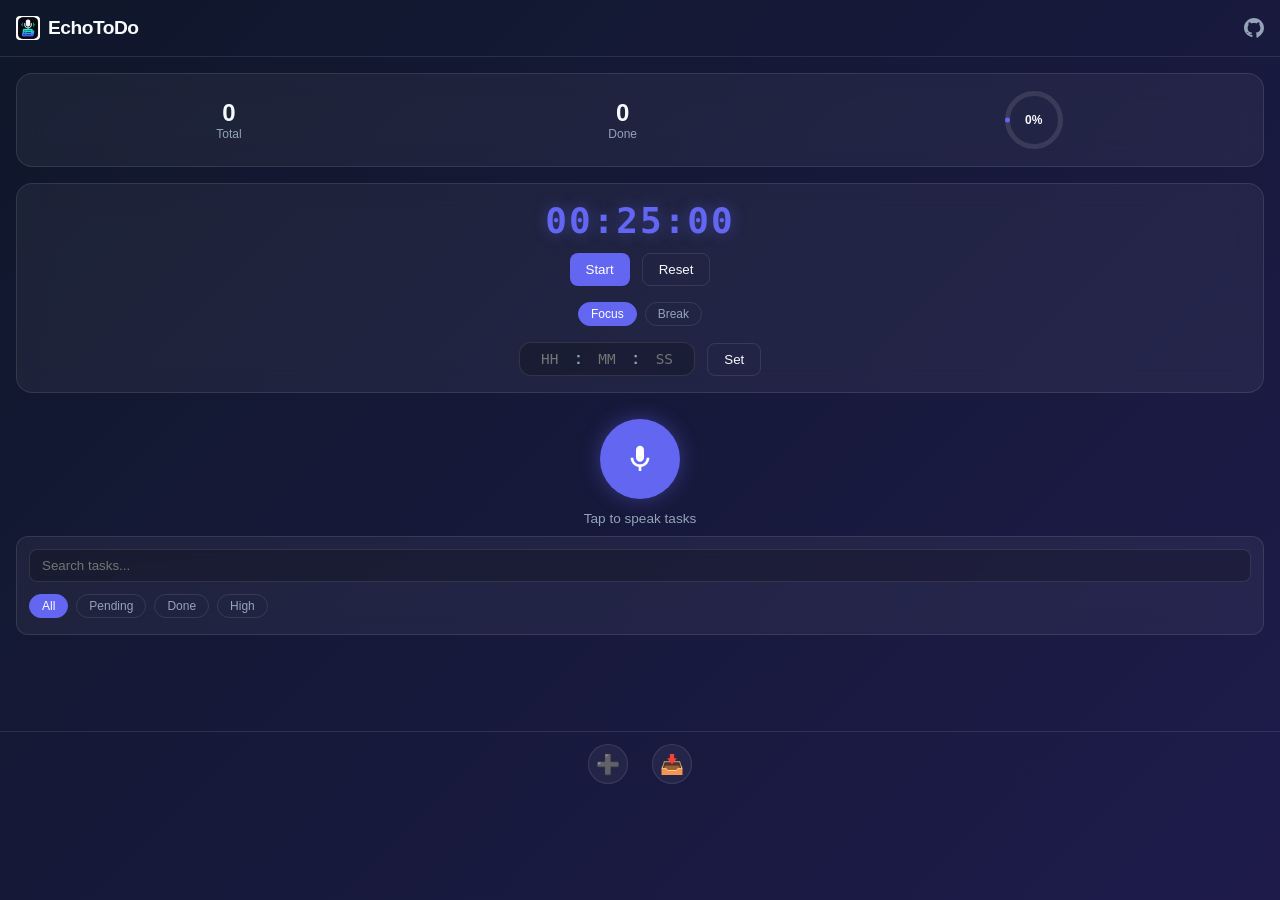
==== EchoToDo/sidepanel.html @ 3f608962 "Initial commit: EchoToDo Chrome Extension with local voice-to-task, Pro Timer, and onboarding flow" ====
<!DOCTYPE html>
<html lang="en">
<head>
  <meta charset="UTF-8">
  <title>EchoToDo Side Panel</title>
  <link rel="stylesheet" href="popup.css">
  <style>
    body { width: 100%; height: 100vh; }
    .app-container { height: 100vh; overflow-y: auto; }
    .task-list-container { padding-bottom: 80px; }
  </style>
</head>
<body>
  <div class="app-container">
    <header class="glass-header">
      <div class="logo">
        <img src="assets/logo.png" alt="Logo" style="width: 24px; height: 24px; border-radius: 4px;">
        <h1>EchoToDo</h1>
      </div>
      <a href="https://github.com/Sujoymoulick/EchoToDo.git" target="_blank" class="github-link" title="View Source on GitHub">
        <svg width="20" height="20" viewBox="0 0 24 24" fill="currentColor">
          <path d="M12 0c-6.626 0-12 5.373-12 12 0 5.302 4.238 9.611 9.39 10.823.6.113.82-.258.82-.577 0-.285-.011-1.04-.017-2.042-3.338.724-4.042-1.61-4.042-1.61C4.422 18.07 3.633 17.7 3.633 17.7c-1.087-.744.084-.729.084-.729 1.205.084 1.838 1.236 1.838 1.236 1.07 1.835 2.809 1.305 3.495.998.108-.776.417-1.305.76-1.605-2.665-.3-5.466-1.332-5.466-5.93 0-1.31.465-2.38 1.235-3.22-.135-.303-.54-1.523.105-3.176 0 0 1.005-.322 3.3 1.23.96-.267 1.98-.399 3-.405 1.02.006 2.04.138 3 .405 2.28-1.552 3.285-1.23 3.285-1.23.645 1.653.24 2.873.12 3.176.765.84 1.23 1.91 1.23 3.22 0 4.61-2.805 5.625-5.475 5.92.42.36.81 1.096.81 2.22 0 1.606-.015 2.896-.015 3.286 0 .315.21.69.825.57C19.765 21.61 24 17.302 24 12c0-6.627-5.373-12-12-12z"/>
        </svg>
      </a>
    </header>

    <main>
      <!-- Stats Section -->
      <section class="stats-container glass">
        <div class="stat-item">
          <span class="stat-value" id="total-tasks">0</span>
          <span class="stat-label">Total</span>
        </div>
        <div class="stat-item">
          <span class="stat-value" id="completed-tasks">0</span>
          <span class="stat-label">Done</span>
        </div>
        <div class="stat-progress">
          <div class="progress-ring">
            <svg viewBox="0 0 36 36">
              <path class="ring-bg" d="M18 2.0845 a 15.9155 15.9155 0 0 1 0 31.831 a 15.9155 15.9155 0 0 1 0 -31.831" />
              <path id="progress-circle" class="ring-fill" stroke-dasharray="0, 100" d="M18 2.0845 a 15.9155 15.9155 0 0 1 0 31.831 a 15.9155 15.9155 0 0 1 0 -31.831" />
            </svg>
            <span class="percentage" id="completion-percent">0%</span>
          </div>
        </div>
      </section>

      <!-- Productivity Timer -->
      <section class="timer-section glass">
        <div class="timer-display" id="timer-display">00:25:00</div>
        <div class="timer-controls">
          <button id="timer-toggle-btn" class="btn-primary">Start</button>
          <button id="timer-reset-btn" class="btn-secondary">Reset</button>
          <button id="stop-sound-btn" class="btn-danger hidden">Stop Sound</button>
        </div>
        <div class="timer-modes">
          <button class="timer-mode-btn active" data-time="1500000" data-mode="focus">Focus</button>
          <button class="timer-mode-btn" data-time="300000" data-mode="break">Break</button>
        </div>
        <div class="custom-timer">
          <div class="time-input-group">
            <input type="number" id="custom-hr" min="0" max="23" placeholder="HH">
            <span>:</span>
            <input type="number" id="custom-min" min="0" max="59" placeholder="MM">
            <span>:</span>
            <input type="number" id="custom-sec" min="0" max="59" placeholder="SS">
          </div>
          <button id="set-custom-btn" class="btn-secondary">Set</button>
        </div>
      </section>

      <!-- Voice Control -->
      <section class="voice-section">
        <button id="mic-btn" class="mic-btn shadow-glow">
          <div class="mic-inner">
            <svg id="icon-mic" viewBox="0 0 24 24" fill="currentColor">
              <path d="M12 14c1.66 0 3-1.34 3-3V5c0-1.66-1.34-3-3-3S9 3.34 9 5v6c0 1.66 1.34 3 3 3z"/>
              <path d="M17 11c0 2.76-2.24 5-5 5s-5-2.24-5-5H5c0 3.53 2.61 6.43 6 6.92V21h2v-3.08c3.39-.49 6-3.39 6-6.92h-2z"/>
            </svg>
            <svg id="icon-stop" viewBox="0 0 24 24" fill="currentColor" class="hidden">
              <rect x="6" y="6" width="12" height="12" rx="2" />
            </svg>
          </div>
          <div class="pulse-ring"></div>
        </button>
        <p id="status-text" class="status-idle">Tap to speak tasks</p>
        <div id="transcript-preview" class="transcript-preview hidden"></div>
      </section>

      <!-- Filters & Search -->
      <section class="controls glass">
        <div class="search-bar">
          <input type="text" id="task-search" placeholder="Search tasks...">
        </div>
        <div class="filter-group">
          <button class="filter-btn active" data-filter="all">All</button>
          <button class="filter-btn" data-filter="pending">Pending</button>
          <button class="filter-btn" data-filter="completed">Done</button>
          <button class="filter-btn" data-filter="high">High</button>
        </div>
      </section>

      <!-- Task List -->
      <section class="task-list-container">
        <div id="empty-state" class="empty-state hidden">
          <p>No tasks yet. Speak or type one below!</p>
        </div>
        <ul id="task-list" class="task-list"></ul>
      </section>
    </main>

    <footer class="glass-footer">
      <button id="add-manual" class="btn-icon" title="Add Manually">➕</button>
      <button id="export-json" class="btn-icon" title="Export JSON">📥</button>
    </footer>
  </div>

  <!-- Manual Add Modal -->
  <div id="manual-modal" class="modal hidden">
    <div class="modal-content glass">
      <h2>Add Task</h2>
      <input type="text" id="manual-input" placeholder="What needs to be done?">
      <div class="modal-actions">
        <button id="cancel-manual" class="btn-secondary">Cancel</button>
        <button id="save-manual" class="btn-primary">Save</button>
      </div>
    </div>
  </div>

  <!-- Edit Task Modal -->
  <div id="edit-modal" class="modal hidden">
    <div class="modal-content glass">
      <h2>Edit Task</h2>
      <input type="text" id="edit-input" placeholder="Update task text...">
      <div class="modal-actions">
        <button id="cancel-edit" class="btn-secondary">Cancel</button>
        <button id="save-edit" class="btn-primary">Update</button>
      </div>
    </div>
  </div>

  <script src="storage.js"></script>
  <script src="speech.js"></script>
  <script src="sidepanel.js"></script>
</body>
</html>
---- EchoToDo/popup.css ----
:root {
  --primary: #6366f1;
  --primary-glow: rgba(99, 102, 241, 0.4);
  --bg-gradient: linear-gradient(135deg, #0f172a 0%, #1e1b4b 100%);
  --glass: rgba(255, 255, 255, 0.05);
  --glass-border: rgba(255, 255, 255, 0.1);
  --text: #f8fafc;
  --text-dim: #94a3b8;
  --danger: #ef4444;
  --success: #10b981;
  --warning: #f59e0b;
}

* {
  box-sizing: border-box;
  margin: 0;
  padding: 0;
  font-family: 'Segoe UI', Roboto, Helvetica, Arial, sans-serif;
}

body {
  width: 400px;
  height: 600px;
  background: var(--bg-gradient);
  color: var(--text);
  overflow: hidden;
}

.app-container {
  display: flex;
  flex-direction: column;
  height: 100%;
}

.glass {
  background: var(--glass);
  backdrop-filter: blur(12px);
  border: 1px solid var(--glass-border);
}

header {
  padding: 16px;
  display: flex;
  justify-content: space-between;
  align-items: center;
  border-bottom: 1px solid var(--glass-border);
}

.logo {
  display: flex;
  align-items: center;
  gap: 8px;
}

.logo h1 {
  font-size: 1.2rem;
  font-weight: 600;
  letter-spacing: -0.5px;
}

.domain-tag {
  font-size: 0.75rem;
  background: var(--primary);
  padding: 2px 8px;
  border-radius: 12px;
  opacity: 0.8;
}

/* Stats Section */
.stats-container {
  margin: 16px;
  padding: 16px;
  border-radius: 16px;
  display: flex;
  justify-content: space-around;
  align-items: center;
}

.stat-item {
  display: flex;
  flex-direction: column;
  align-items: center;
}

.stat-value {
  font-size: 1.5rem;
  font-weight: 700;
}

.stat-label {
  font-size: 0.75rem;
  color: var(--text-dim);
}

.progress-ring {
  position: relative;
  width: 60px;
  height: 60px;
}

.progress-ring svg {
  transform: rotate(-90deg);
}

.ring-bg {
  fill: none;
  stroke: var(--glass-border);
  stroke-width: 3;
}

.ring-fill {
  fill: none;
  stroke: var(--primary);
  stroke-width: 3;
  stroke-linecap: round;
  transition: stroke-dasharray 0.3s ease;
}

.percentage {
  position: absolute;
  top: 50%;
  left: 50%;
  transform: translate(-50%, -50%);
  font-size: 0.75rem;
  font-weight: 600;
}

/* Voice Section */
.voice-section {
  display: flex;
  flex-direction: column;
  align-items: center;
  padding: 10px 0;
  gap: 12px;
}

.mic-btn {
  width: 80px;
  height: 80px;
  border-radius: 50%;
  border: none;
  background: var(--primary);
  color: white;
  cursor: pointer;
  position: relative;
  transition: transform 0.2s;
  z-index: 2;
}

.mic-btn:active {
  transform: scale(0.95);
}

.mic-inner {
  width: 100%;
  height: 100%;
  display: flex;
  align-items: center;
  justify-content: center;
}

.mic-inner svg {
  width: 32px;
  height: 32px;
}

.pulse-ring {
  position: absolute;
  top: 0;
  left: 0;
  width: 100%;
  height: 100%;
  border-radius: 50%;
  background: var(--primary);
  opacity: 0;
  z-index: 1;
}

.recording .pulse-ring {
  animation: pulse 1.5s infinite;
}

@keyframes pulse {
  0% { transform: scale(1); opacity: 0.5; }
  100% { transform: scale(1.6); opacity: 0; }
}

.shadow-glow {
  box-shadow: 0 0 20px var(--primary-glow);
}

#status-text {
  font-size: 0.85rem;
  color: var(--text-dim);
}

.transcript-preview {
  padding: 8px 16px;
  font-size: 0.9rem;
  color: var(--primary);
  text-align: center;
  max-width: 80%;
  font-style: italic;
}

/* Controls */
.controls {
  margin: 0 16px 16px 16px;
  padding: 12px;
  border-radius: 12px;
  display: flex;
  flex-direction: column;
  gap: 12px;
}

.search-bar input {
  width: 100%;
  background: rgba(0,0,0,0.2);
  border: 1px solid var(--glass-border);
  border-radius: 8px;
  padding: 8px 12px;
  color: white;
  outline: none;
}

.filter-group {
  display: flex;
  gap: 8px;
  overflow-x: auto;
  padding-bottom: 4px;
}

.filter-group::-webkit-scrollbar {
  height: 0;
}

.filter-btn {
  background: transparent;
  border: 1px solid var(--glass-border);
  color: var(--text-dim);
  padding: 4px 12px;
  border-radius: 12px;
  font-size: 0.75rem;
  white-space: nowrap;
  cursor: pointer;
}

.filter-btn.active {
  background: var(--primary);
  color: white;
  border-color: var(--primary);
}

/* Task List */
.task-list-container {
  flex: 1;
  overflow-y: auto;
  padding: 0 16px;
}

.task-list-container::-webkit-scrollbar {
  width: 4px;
}

.task-list-container::-webkit-scrollbar-thumb {
  background: var(--glass-border);
  border-radius: 2px;
}

.task-list {
  list-style: none;
}

.task-item {
  background: var(--glass);
  border: 1px solid var(--glass-border);
  border-radius: 12px;
  padding: 12px;
  margin-bottom: 12px;
  display: flex;
  align-items: flex-start;
  gap: 12px;
  transition: transform 0.2s, background 0.2s;
}

.task-item:hover {
  background: rgba(255, 255, 255, 0.08);
}

.task-checkbox {
  width: 20px;
  height: 20px;
  border: 2px solid var(--primary);
  border-radius: 4px;
  margin-top: 2px;
  cursor: pointer;
  display: flex;
  align-items: center;
  justify-content: center;
  transition: background 0.2s;
}

.task-item.completed .task-checkbox {
  background: var(--primary);
}

.task-item.completed .task-text {
  text-decoration: line-through;
  opacity: 0.5;
}

.task-content {
  flex: 1;
}

.task-text {
  font-size: 0.95rem;
  margin-bottom: 4px;
  display: block;
}

.task-meta {
  display: flex;
  gap: 8px;
  flex-wrap: wrap;
}

.badge {
  font-size: 0.65rem;
  padding: 1px 6px;
  border-radius: 4px;
  text-transform: uppercase;
  font-weight: 600;
}

.badge-priority-high { background: var(--danger); }
.badge-priority-medium { background: var(--warning); }
.badge-priority-low { background: var(--success); }
.badge-category { background: var(--glass-border); color: var(--text-dim); }

.task-actions {
  display: flex;
  gap: 4px;
}

.task-btn {
  background: transparent;
  border: none;
  color: var(--text-dim);
  cursor: pointer;
  padding: 4px;
  border-radius: 4px;
}

.task-btn:hover {
  background: var(--glass-border);
  color: white;
}

.empty-state {
  text-align: center;
  padding: 40px 20px;
  color: var(--text-dim);
  font-size: 0.9rem;
}

/* Footer */
footer {
  padding: 12px 16px;
  display: flex;
  justify-content: center;
  gap: 24px;
  border-top: 1px solid var(--glass-border);
}

.btn-icon {
  background: var(--glass);
  border: 1px solid var(--glass-border);
  color: white;
  width: 40px;
  height: 40px;
  border-radius: 50%;
  cursor: pointer;
  display: flex;
  align-items: center;
  justify-content: center;
  font-size: 1.2rem;
  transition: transform 0.2s;
}

.btn-icon:hover {
  background: var(--primary);
  transform: translateY(-2px);
}

/* Modals */
.modal {
  position: absolute;
  top: 0;
  left: 0;
  width: 100%;
  height: 100%;
  background: rgba(0,0,0,0.8);
  display: flex;
  align-items: center;
  justify-content: center;
  z-index: 100;
}

.modal-content {
  width: 80%;
  padding: 24px;
  border-radius: 16px;
  display: flex;
  flex-direction: column;
  gap: 16px;
}

.modal-content input {
  width: 100%;
  background: rgba(0,0,0,0.2);
  border: 1px solid var(--glass-border);
  border-radius: 8px;
  padding: 12px;
  color: white;
}

.modal-actions {
  display: flex;
  gap: 12px;
  justify-content: flex-end;
}

.btn-primary { background: var(--primary); border: none; color: white; padding: 8px 16px; border-radius: 8px; cursor: pointer; }
.btn-secondary { background: transparent; border: 1px solid var(--glass-border); color: var(--text); padding: 8px 16px; border-radius: 8px; cursor: pointer; }
.btn-danger { background: var(--danger); border: none; color: white; padding: 8px 16px; border-radius: 8px; cursor: pointer; }

.hidden { display: none !important; }

/* Productivity Timer Styles */
.timer-section {
  margin: 0 16px 16px 16px;
  padding: 16px;
  border-radius: 16px;
  text-align: center;
}

.timer-display {
  font-family: 'JetBrains Mono', monospace;
  font-size: 36px;
  font-weight: 700;
  color: var(--primary);
  margin-bottom: 12px;
  letter-spacing: 2px;
  text-shadow: 0 0 15px var(--primary-glow);
}

.timer-controls {
  display: flex;
  justify-content: center;
  gap: 12px;
  margin-bottom: 16px;
}

.timer-modes {
  display: flex;
  justify-content: center;
  gap: 8px;
}

.timer-mode-btn {
  background: transparent;
  border: 1px solid var(--glass-border);
  color: var(--text-dim);
  padding: 4px 12px;
  border-radius: 12px;
  font-size: 0.75rem;
  cursor: pointer;
  transition: all 0.2s;
}

.timer-mode-btn.active {
  background: var(--primary);
  color: white;
  border-color: var(--primary);
}

.github-link {
  color: var(--text-dim);
  transition: color 0.2s, transform 0.2s;
  display: flex;
  align-items: center;
}

.github-link:hover {
  color: white;
  transform: scale(1.1);
}

.time-input-group {
  display: flex;
  align-items: center;
  gap: 6px;
  background: rgba(0, 0, 0, 0.2);
  padding: 4px 10px;
  border-radius: 12px;
  border: 1px solid var(--glass-border);
}

.time-input-group input {
  width: 40px !important;
  background: transparent !important;
  border: none !important;
  color: white !important;
  font-family: 'JetBrains Mono', monospace;
  font-size: 0.9rem;
  text-align: center;
  padding: 4px 0;
  outline: none;
}

/* Hide spin arrows */
.time-input-group input::-webkit-outer-spin-button,
.time-input-group input::-webkit-inner-spin-button {
  -webkit-appearance: none;
  margin: 0;
}

.time-input-group span {
  color: var(--text-dim);
  font-weight: bold;
}

.custom-timer {
  margin-top: 16px;
  display: flex;
  justify-content: center;
  align-items: center;
  gap: 12px;
}
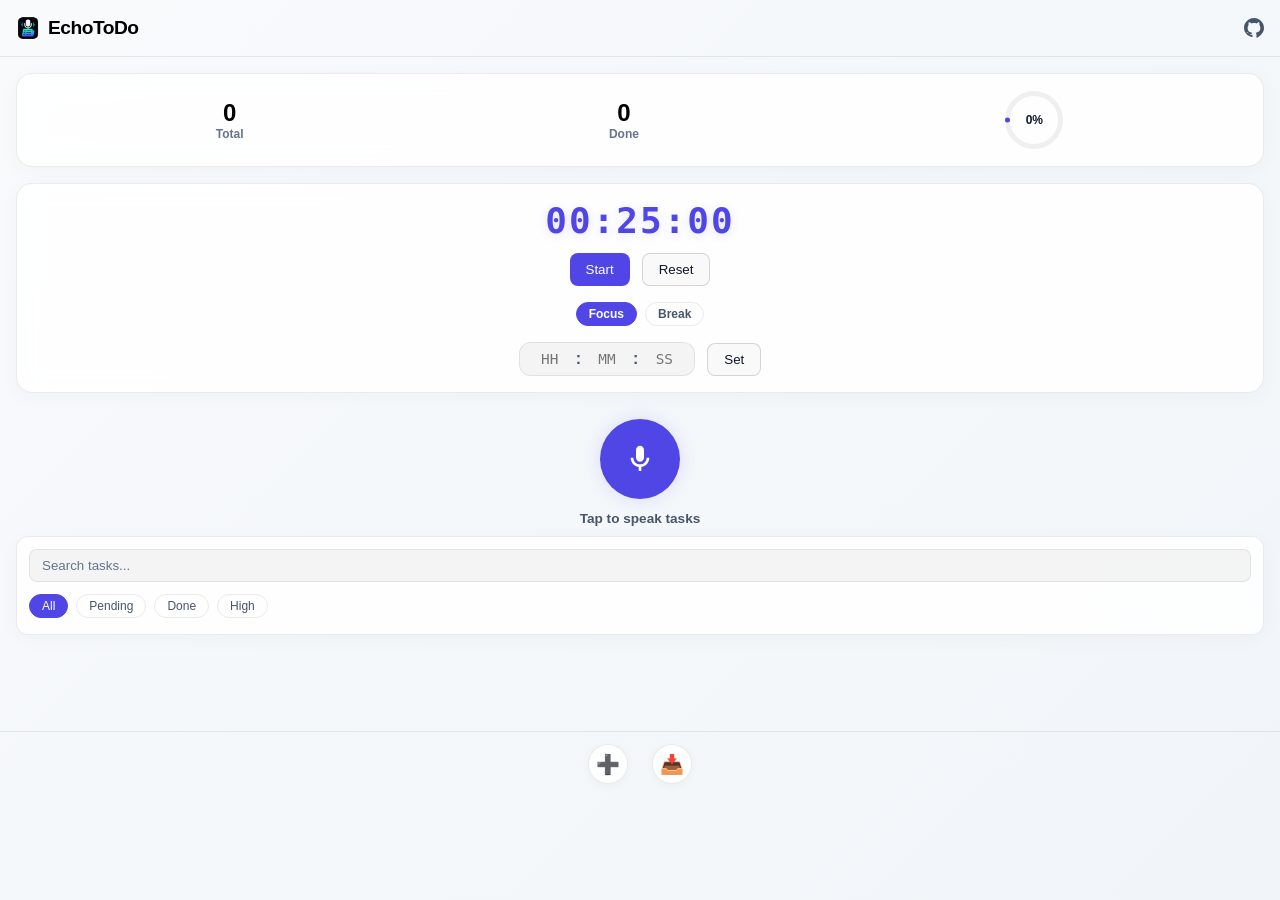
==== commit 1f11524f: "feat: add GitHub Actions deployment & improve extension robustness and styling" ====
--- a/EchoToDo/sidepanel.html
+++ b/EchoToDo/sidepanel.html
@@ -5,9 +5,161 @@
   <title>EchoToDo Side Panel</title>
   <link rel="stylesheet" href="popup.css">
   <style>
-    body { width: 100%; height: 100vh; }
-    .app-container { height: 100vh; overflow-y: auto; }
-    .task-list-container { padding-bottom: 80px; }
+    :root {
+      --primary: #4f46e5;
+      --primary-glow: rgba(79, 70, 229, 0.15);
+      --bg-gradient: linear-gradient(135deg, #f8fafc 0%, #f1f5f9 100%);
+      --glass: rgba(255, 255, 255, 0.85);
+      --glass-border: rgba(0, 0, 0, 0.08);
+      --text: #0f172a;
+      --text-dim: #475569;
+      --danger: #dc2626;
+      --success: #16a34a;
+      --warning: #ca8a04;
+    }
+    body {
+      width: 100%;
+      height: 100vh;
+      background: var(--bg-gradient) !important;
+      color: var(--text) !important;
+    }
+    .app-container {
+      height: 100vh;
+      overflow-y: auto;
+    }
+    .task-list-container {
+      padding-bottom: 80px;
+    }
+    /* Logo and Header overrides */
+    .logo h1 {
+      color: #000000 !important;
+      font-weight: 700 !important;
+    }
+    /* Stats & Timer Card elements - beautiful white glassy look */
+    .glass {
+      background: var(--glass) !important;
+      border: 1px solid var(--glass-border) !important;
+      box-shadow: 0 4px 20px rgba(0, 0, 0, 0.03) !important;
+    }
+    .stat-value {
+      color: #000000 !important;
+      font-weight: 700 !important;
+    }
+    .stat-label {
+      color: #64748b !important;
+      font-weight: 600 !important;
+    }
+    .ring-bg {
+      stroke: rgba(0, 0, 0, 0.06) !important;
+    }
+    /* Scrollbar light theme */
+    ::-webkit-scrollbar-thumb {
+      background: rgba(0, 0, 0, 0.1) !important;
+    }
+    .task-list-container::-webkit-scrollbar-thumb {
+      background: rgba(0, 0, 0, 0.1) !important;
+    }
+    /* Search inputs and Modals */
+    .search-bar input, .modal-content input {
+      background: rgba(0, 0, 0, 0.04) !important;
+      color: #0f172a !important;
+      border: 1px solid rgba(0, 0, 0, 0.08) !important;
+    }
+    .search-bar input::placeholder, .modal-content input::placeholder {
+      color: #64748b !important;
+    }
+    .modal {
+      background: rgba(15, 23, 42, 0.3) !important;
+      backdrop-filter: blur(8px);
+    }
+    /* Badges */
+    .badge-category {
+      background: rgba(0, 0, 0, 0.06) !important;
+      color: #334155 !important;
+    }
+    .badge-priority-low {
+      background: #dcfce7 !important;
+      color: #15803d !important;
+    }
+    .badge-priority-medium {
+      background: #fef9c3 !important;
+      color: #a16207 !important;
+    }
+    .badge-priority-high {
+      background: #fee2e2 !important;
+      color: #b91c1c !important;
+    }
+    /* Task text */
+    .task-text {
+      color: #000000 !important;
+      font-weight: 600 !important;
+    }
+    .task-item {
+      background: rgba(255, 255, 255, 0.6) !important;
+      border: 1px solid rgba(0, 0, 0, 0.06) !important;
+      box-shadow: 0 2px 10px rgba(0, 0, 0, 0.01) !important;
+    }
+    .task-item:hover {
+      background: rgba(255, 255, 255, 0.95) !important;
+      border-color: rgba(0, 0, 0, 0.12) !important;
+      transform: translateY(-1px);
+    }
+    /* Buttons & footer icons */
+    .btn-secondary {
+      color: #0f172a !important;
+      border: 1px solid rgba(0, 0, 0, 0.15) !important;
+      background: rgba(0, 0, 0, 0.02) !important;
+    }
+    .btn-secondary:hover {
+      background: rgba(0, 0, 0, 0.05) !important;
+    }
+    .btn-icon {
+      background: rgba(255, 255, 255, 0.8) !important;
+      border: 1px solid rgba(0, 0, 0, 0.08) !important;
+      color: #0f172a !important;
+      box-shadow: 0 2px 8px rgba(0, 0, 0, 0.04) !important;
+    }
+    .btn-icon:hover {
+      background: var(--primary) !important;
+      color: #ffffff !important;
+    }
+    .timer-mode-btn {
+      border: 1px solid rgba(0, 0, 0, 0.08) !important;
+      color: #475569 !important;
+      font-weight: 600 !important;
+    }
+    .timer-mode-btn.active {
+      background: var(--primary) !important;
+      color: #ffffff !important;
+      border-color: var(--primary) !important;
+    }
+    .time-input-group {
+      background: rgba(0, 0, 0, 0.04) !important;
+      border: 1px solid rgba(0, 0, 0, 0.08) !important;
+    }
+    .time-input-group input {
+      color: #0f172a !important;
+    }
+    .time-input-group span {
+      color: #475569 !important;
+    }
+    .timer-display {
+      color: var(--primary) !important;
+      text-shadow: 0 2px 10px rgba(79, 70, 229, 0.15) !important;
+    }
+    #status-text {
+      color: #475569 !important;
+      font-weight: 600 !important;
+    }
+    .transcript-preview {
+      color: var(--primary) !important;
+    }
+    .github-link {
+      color: #475569 !important;
+    }
+    .github-link:hover {
+      color: #000000 !important;
+    }
   </style>
 </head>
 <body>
